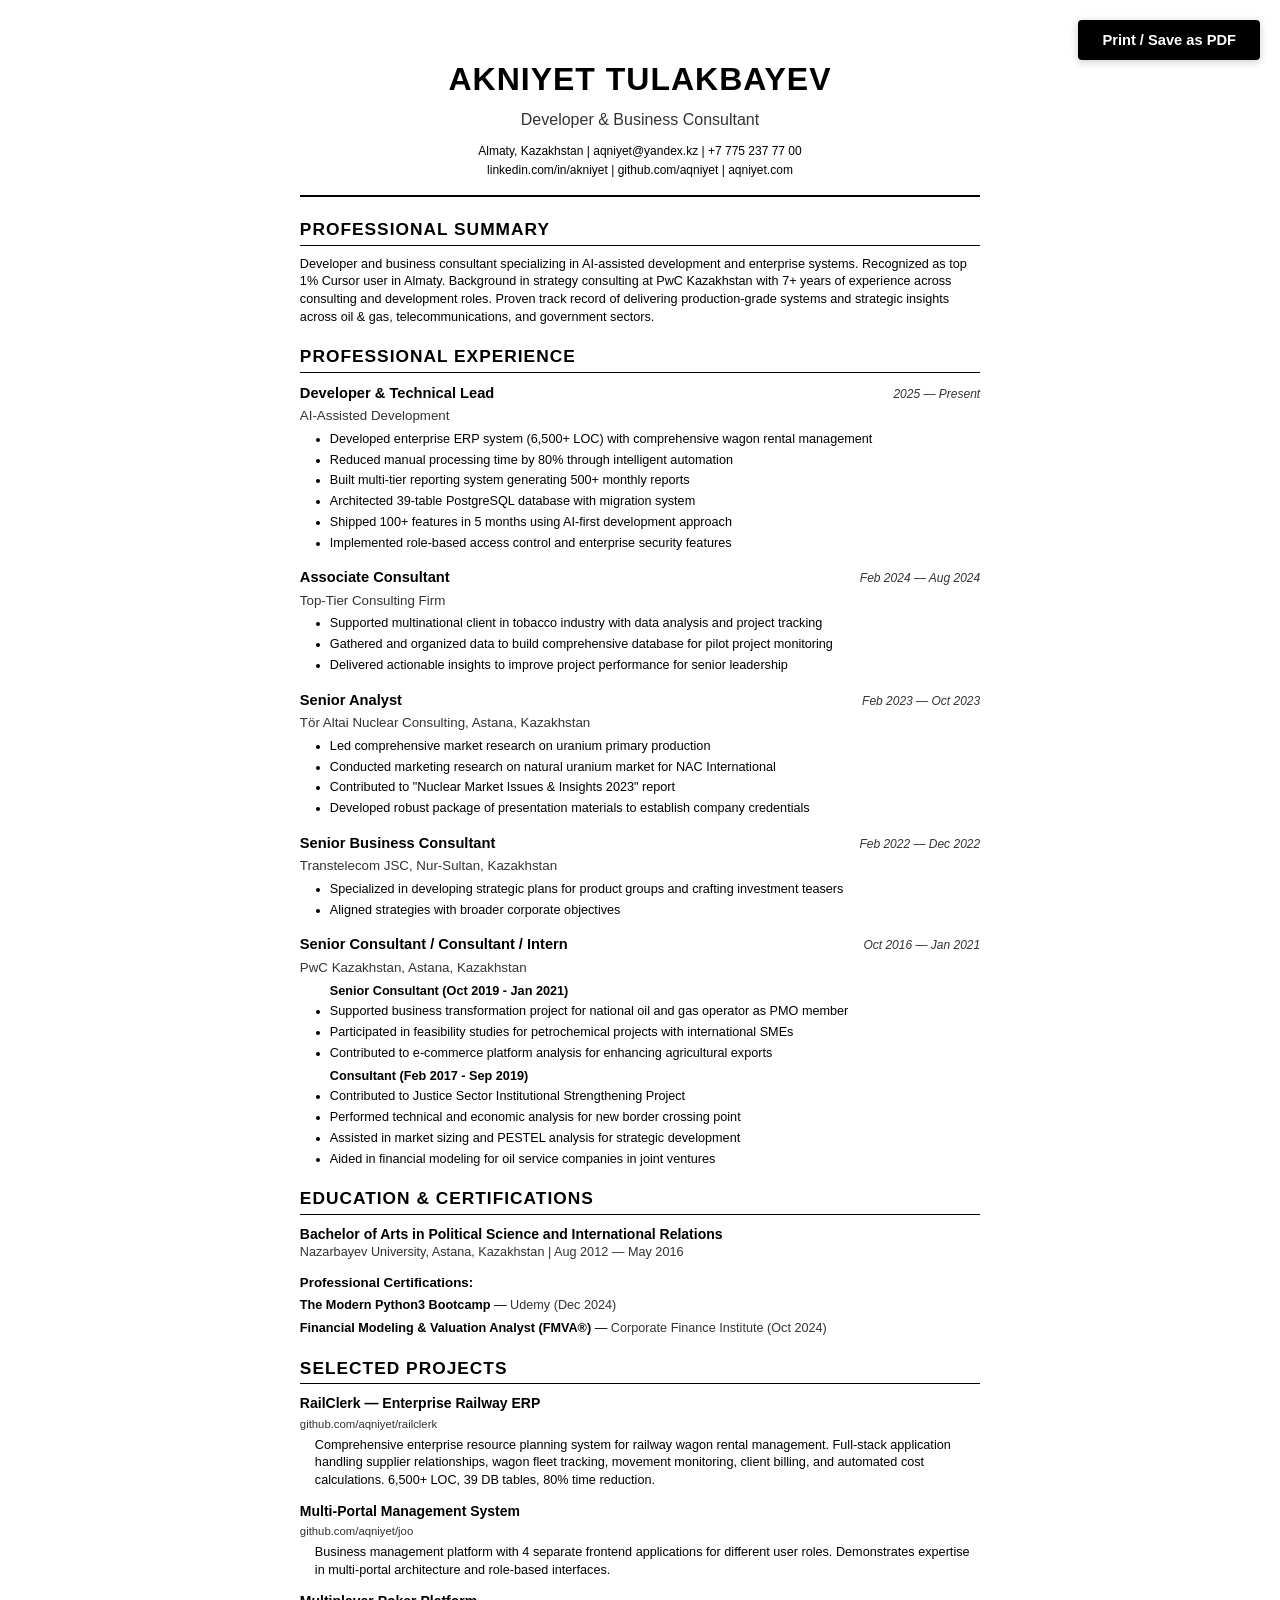
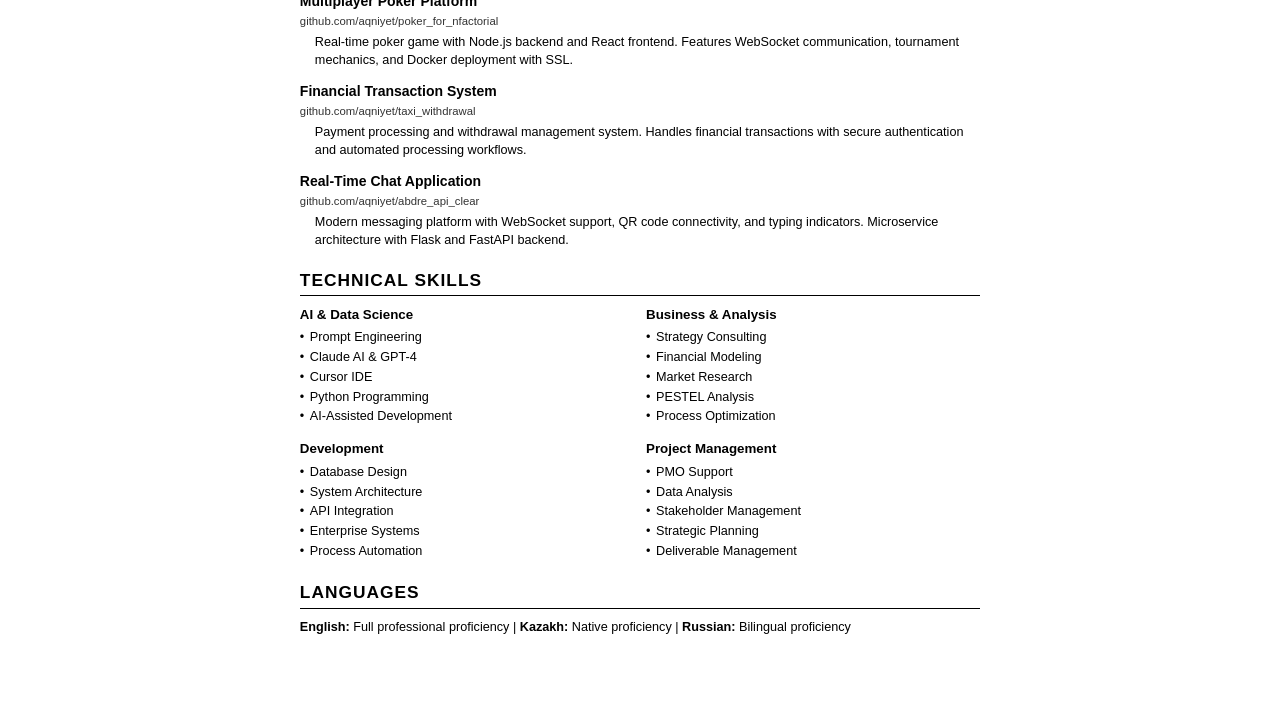
==== resume.html @ 2c552575 "Add professional PDF-ready resume - Clean, print-optimized layout - A4 page size with proper margins" ====
<!DOCTYPE html>
<html lang="en">
<head>
    <meta charset="UTF-8">
    <meta name="viewport" content="width=device-width, initial-scale=1.0">
    <title>Akniyet Tulakbayev - Resume</title>
    <style>
        @page {
            size: A4;
            margin: 15mm;
        }

        * {
            margin: 0;
            padding: 0;
            box-sizing: border-box;
        }

        body {
            font-family: 'Arial', 'Helvetica', sans-serif;
            font-size: 10pt;
            line-height: 1.4;
            color: #000;
            background: #fff;
            max-width: 210mm;
            margin: 0 auto;
            padding: 15mm;
        }

        /* Header */
        .header {
            text-align: center;
            margin-bottom: 20px;
            padding-bottom: 15px;
            border-bottom: 2px solid #000;
        }

        .header h1 {
            font-size: 24pt;
            font-weight: bold;
            letter-spacing: 1px;
            margin-bottom: 8px;
        }

        .header .title {
            font-size: 12pt;
            color: #333;
            margin-bottom: 10px;
        }

        .header .contact {
            font-size: 9pt;
            line-height: 1.6;
        }

        .header .contact a {
            color: #000;
            text-decoration: none;
        }

        /* Section */
        .section {
            margin-bottom: 18px;
            page-break-inside: avoid;
        }

        .section-title {
            font-size: 13pt;
            font-weight: bold;
            text-transform: uppercase;
            letter-spacing: 1px;
            border-bottom: 1px solid #000;
            margin-bottom: 10px;
            padding-bottom: 3px;
        }

        /* Experience */
        .experience-item {
            margin-bottom: 15px;
            page-break-inside: avoid;
        }

        .experience-header {
            display: flex;
            justify-content: space-between;
            align-items: baseline;
            margin-bottom: 4px;
        }

        .experience-title {
            font-size: 11pt;
            font-weight: bold;
        }

        .experience-date {
            font-size: 9pt;
            color: #333;
            font-style: italic;
        }

        .experience-company {
            font-size: 10pt;
            color: #333;
            margin-bottom: 5px;
        }

        .experience-description {
            font-size: 9.5pt;
            margin-left: 15px;
        }

        .experience-description ul {
            list-style-type: disc;
            margin-left: 15px;
        }

        .experience-description li {
            margin-bottom: 3px;
        }

        /* Projects */
        .project-item {
            margin-bottom: 12px;
            page-break-inside: avoid;
        }

        .project-title {
            font-size: 10.5pt;
            font-weight: bold;
            margin-bottom: 3px;
        }

        .project-link {
            font-size: 8.5pt;
            color: #333;
            margin-bottom: 4px;
        }

        .project-description {
            font-size: 9.5pt;
            margin-left: 15px;
        }

        /* Skills */
        .skills-grid {
            display: grid;
            grid-template-columns: repeat(2, 1fr);
            gap: 12px;
        }

        .skill-category {
            page-break-inside: avoid;
        }

        .skill-category h3 {
            font-size: 10pt;
            font-weight: bold;
            margin-bottom: 5px;
        }

        .skill-category ul {
            list-style: none;
            font-size: 9.5pt;
        }

        .skill-category li {
            margin-bottom: 2px;
            padding-left: 10px;
            position: relative;
        }

        .skill-category li:before {
            content: "•";
            position: absolute;
            left: 0;
        }

        /* Certifications */
        .cert-item {
            margin-bottom: 5px;
            font-size: 9.5pt;
        }

        .cert-name {
            font-weight: bold;
        }

        .cert-org {
            color: #333;
        }

        /* Print styles */
        @media print {
            body {
                padding: 0;
                margin: 0;
            }

            .no-print {
                display: none;
            }

            a {
                text-decoration: none;
                color: #000;
            }
        }

        /* Print button */
        .print-button {
            position: fixed;
            top: 20px;
            right: 20px;
            padding: 12px 24px;
            background: #000;
            color: #fff;
            border: none;
            cursor: pointer;
            font-size: 11pt;
            font-weight: bold;
            border-radius: 4px;
            box-shadow: 0 2px 8px rgba(0,0,0,0.2);
        }

        .print-button:hover {
            background: #333;
        }

        @media print {
            .print-button {
                display: none;
            }
        }
    </style>
</head>
<body>
    <button class="print-button no-print" onclick="window.print()">Print / Save as PDF</button>

    <!-- Header -->
    <div class="header">
        <h1>AKNIYET TULAKBAYEV</h1>
        <div class="title">Developer & Business Consultant</div>
        <div class="contact">
            Almaty, Kazakhstan | 
            <a href="mailto:aqniyet@yandex.kz">aqniyet@yandex.kz</a> | 
            <a href="tel:+77752377700">+7 775 237 77 00</a><br>
            <a href="https://linkedin.com/in/akniyet">linkedin.com/in/akniyet</a> | 
            <a href="https://github.com/aqniyet">github.com/aqniyet</a> | 
            <a href="https://aqniyet.com">aqniyet.com</a>
        </div>
    </div>

    <!-- Professional Summary -->
    <div class="section">
        <div class="section-title">Professional Summary</div>
        <p style="font-size: 9.5pt;">
            Developer and business consultant specializing in AI-assisted development and enterprise systems. 
            Recognized as top 1% Cursor user in Almaty. Background in strategy consulting at PwC Kazakhstan 
            with 7+ years of experience across consulting and development roles. Proven track record of 
            delivering production-grade systems and strategic insights across oil & gas, telecommunications, 
            and government sectors.
        </p>
    </div>

    <!-- Experience -->
    <div class="section">
        <div class="section-title">Professional Experience</div>

        <div class="experience-item">
            <div class="experience-header">
                <div class="experience-title">Developer & Technical Lead</div>
                <div class="experience-date">2025 — Present</div>
            </div>
            <div class="experience-company">AI-Assisted Development</div>
            <div class="experience-description">
                <ul>
                    <li>Developed enterprise ERP system (6,500+ LOC) with comprehensive wagon rental management</li>
                    <li>Reduced manual processing time by 80% through intelligent automation</li>
                    <li>Built multi-tier reporting system generating 500+ monthly reports</li>
                    <li>Architected 39-table PostgreSQL database with migration system</li>
                    <li>Shipped 100+ features in 5 months using AI-first development approach</li>
                    <li>Implemented role-based access control and enterprise security features</li>
                </ul>
            </div>
        </div>

        <div class="experience-item">
            <div class="experience-header">
                <div class="experience-title">Associate Consultant</div>
                <div class="experience-date">Feb 2024 — Aug 2024</div>
            </div>
            <div class="experience-company">Top-Tier Consulting Firm</div>
            <div class="experience-description">
                <ul>
                    <li>Supported multinational client in tobacco industry with data analysis and project tracking</li>
                    <li>Gathered and organized data to build comprehensive database for pilot project monitoring</li>
                    <li>Delivered actionable insights to improve project performance for senior leadership</li>
                </ul>
            </div>
        </div>

        <div class="experience-item">
            <div class="experience-header">
                <div class="experience-title">Senior Analyst</div>
                <div class="experience-date">Feb 2023 — Oct 2023</div>
            </div>
            <div class="experience-company">Tör Altai Nuclear Consulting, Astana, Kazakhstan</div>
            <div class="experience-description">
                <ul>
                    <li>Led comprehensive market research on uranium primary production</li>
                    <li>Conducted marketing research on natural uranium market for NAC International</li>
                    <li>Contributed to "Nuclear Market Issues & Insights 2023" report</li>
                    <li>Developed robust package of presentation materials to establish company credentials</li>
                </ul>
            </div>
        </div>

        <div class="experience-item">
            <div class="experience-header">
                <div class="experience-title">Senior Business Consultant</div>
                <div class="experience-date">Feb 2022 — Dec 2022</div>
            </div>
            <div class="experience-company">Transtelecom JSC, Nur-Sultan, Kazakhstan</div>
            <div class="experience-description">
                <ul>
                    <li>Specialized in developing strategic plans for product groups and crafting investment teasers</li>
                    <li>Aligned strategies with broader corporate objectives</li>
                </ul>
            </div>
        </div>

        <div class="experience-item">
            <div class="experience-header">
                <div class="experience-title">Senior Consultant / Consultant / Intern</div>
                <div class="experience-date">Oct 2016 — Jan 2021</div>
            </div>
            <div class="experience-company">PwC Kazakhstan, Astana, Kazakhstan</div>
            <div class="experience-description">
                <p style="margin-bottom: 3px; margin-left: 15px;"><strong>Senior Consultant (Oct 2019 - Jan 2021)</strong></p>
                <ul>
                    <li>Supported business transformation project for national oil and gas operator as PMO member</li>
                    <li>Participated in feasibility studies for petrochemical projects with international SMEs</li>
                    <li>Contributed to e-commerce platform analysis for enhancing agricultural exports</li>
                </ul>
                <p style="margin-top: 5px; margin-bottom: 3px; margin-left: 15px;"><strong>Consultant (Feb 2017 - Sep 2019)</strong></p>
                <ul>
                    <li>Contributed to Justice Sector Institutional Strengthening Project</li>
                    <li>Performed technical and economic analysis for new border crossing point</li>
                    <li>Assisted in market sizing and PESTEL analysis for strategic development</li>
                    <li>Aided in financial modeling for oil service companies in joint ventures</li>
                </ul>
            </div>
        </div>
    </div>

    <!-- Education & Certifications -->
    <div class="section">
        <div class="section-title">Education & Certifications</div>
        
        <div style="margin-bottom: 12px;">
            <div style="font-weight: bold; font-size: 10.5pt;">Bachelor of Arts in Political Science and International Relations</div>
            <div style="font-size: 9.5pt; color: #333;">Nazarbayev University, Astana, Kazakhstan | Aug 2012 — May 2016</div>
        </div>

        <div style="margin-top: 12px;">
            <div style="font-weight: bold; font-size: 10pt; margin-bottom: 5px;">Professional Certifications:</div>
            <div class="cert-item">
                <span class="cert-name">The Modern Python3 Bootcamp</span> — 
                <span class="cert-org">Udemy (Dec 2024)</span>
            </div>
            <div class="cert-item">
                <span class="cert-name">Financial Modeling & Valuation Analyst (FMVA®)</span> — 
                <span class="cert-org">Corporate Finance Institute (Oct 2024)</span>
            </div>
        </div>
    </div>

    <!-- Projects -->
    <div class="section">
        <div class="section-title">Selected Projects</div>

        <div class="project-item">
            <div class="project-title">RailClerk — Enterprise Railway ERP</div>
            <div class="project-link">github.com/aqniyet/railclerk</div>
            <div class="project-description">
                Comprehensive enterprise resource planning system for railway wagon rental management. 
                Full-stack application handling supplier relationships, wagon fleet tracking, movement monitoring, 
                client billing, and automated cost calculations. 6,500+ LOC, 39 DB tables, 80% time reduction.
            </div>
        </div>

        <div class="project-item">
            <div class="project-title">Multi-Portal Management System</div>
            <div class="project-link">github.com/aqniyet/joo</div>
            <div class="project-description">
                Business management platform with 4 separate frontend applications for different user roles. 
                Demonstrates expertise in multi-portal architecture and role-based interfaces.
            </div>
        </div>

        <div class="project-item">
            <div class="project-title">Multiplayer Poker Platform</div>
            <div class="project-link">github.com/aqniyet/poker_for_nfactorial</div>
            <div class="project-description">
                Real-time poker game with Node.js backend and React frontend. Features WebSocket communication, 
                tournament mechanics, and Docker deployment with SSL.
            </div>
        </div>

        <div class="project-item">
            <div class="project-title">Financial Transaction System</div>
            <div class="project-link">github.com/aqniyet/taxi_withdrawal</div>
            <div class="project-description">
                Payment processing and withdrawal management system. Handles financial transactions with 
                secure authentication and automated processing workflows.
            </div>
        </div>

        <div class="project-item">
            <div class="project-title">Real-Time Chat Application</div>
            <div class="project-link">github.com/aqniyet/abdre_api_clear</div>
            <div class="project-description">
                Modern messaging platform with WebSocket support, QR code connectivity, and typing indicators. 
                Microservice architecture with Flask and FastAPI backend.
            </div>
        </div>
    </div>

    <!-- Technical Skills -->
    <div class="section">
        <div class="section-title">Technical Skills</div>
        <div class="skills-grid">
            <div class="skill-category">
                <h3>AI & Data Science</h3>
                <ul>
                    <li>Prompt Engineering</li>
                    <li>Claude AI & GPT-4</li>
                    <li>Cursor IDE</li>
                    <li>Python Programming</li>
                    <li>AI-Assisted Development</li>
                </ul>
            </div>

            <div class="skill-category">
                <h3>Business & Analysis</h3>
                <ul>
                    <li>Strategy Consulting</li>
                    <li>Financial Modeling</li>
                    <li>Market Research</li>
                    <li>PESTEL Analysis</li>
                    <li>Process Optimization</li>
                </ul>
            </div>

            <div class="skill-category">
                <h3>Development</h3>
                <ul>
                    <li>Database Design</li>
                    <li>System Architecture</li>
                    <li>API Integration</li>
                    <li>Enterprise Systems</li>
                    <li>Process Automation</li>
                </ul>
            </div>

            <div class="skill-category">
                <h3>Project Management</h3>
                <ul>
                    <li>PMO Support</li>
                    <li>Data Analysis</li>
                    <li>Stakeholder Management</li>
                    <li>Strategic Planning</li>
                    <li>Deliverable Management</li>
                </ul>
            </div>
        </div>
    </div>

    <!-- Languages -->
    <div class="section">
        <div class="section-title">Languages</div>
        <div style="font-size: 9.5pt;">
            <strong>English:</strong> Full professional proficiency | 
            <strong>Kazakh:</strong> Native proficiency | 
            <strong>Russian:</strong> Bilingual proficiency
        </div>
    </div>
</body>
</html>
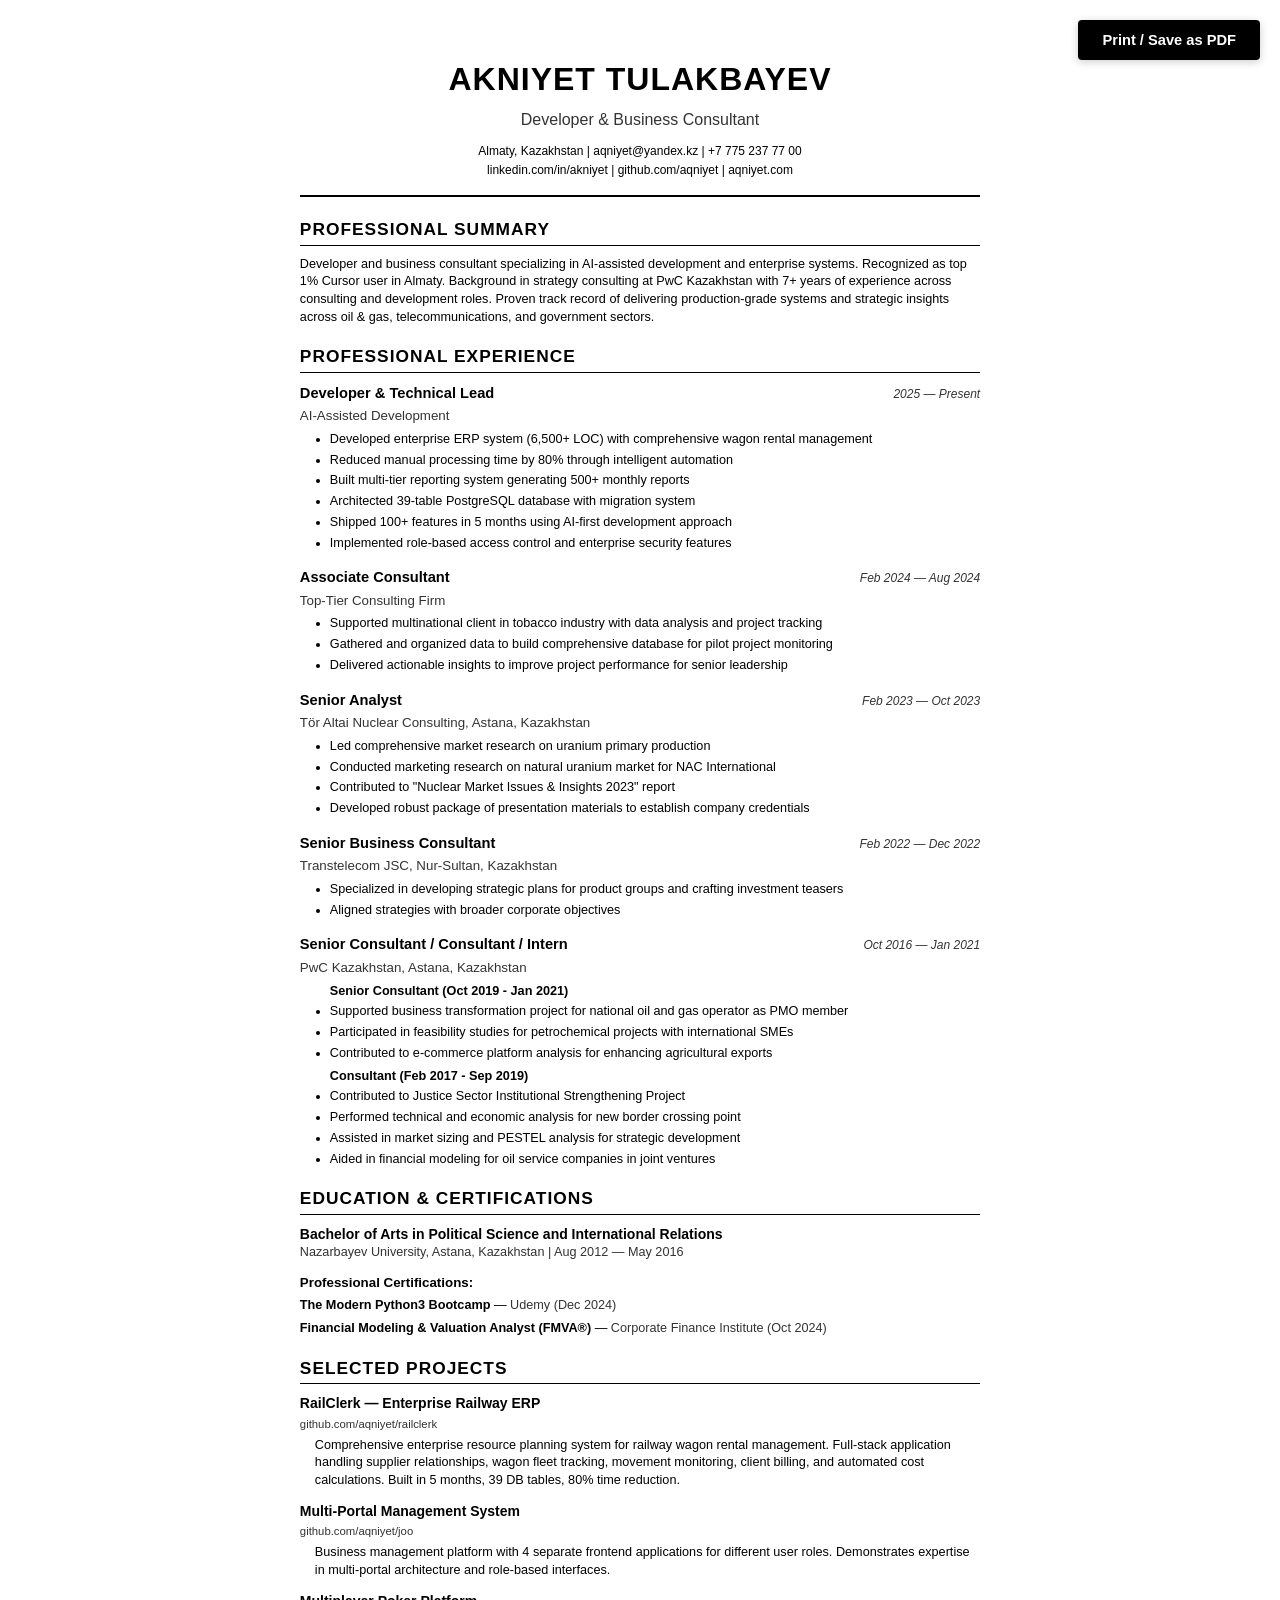
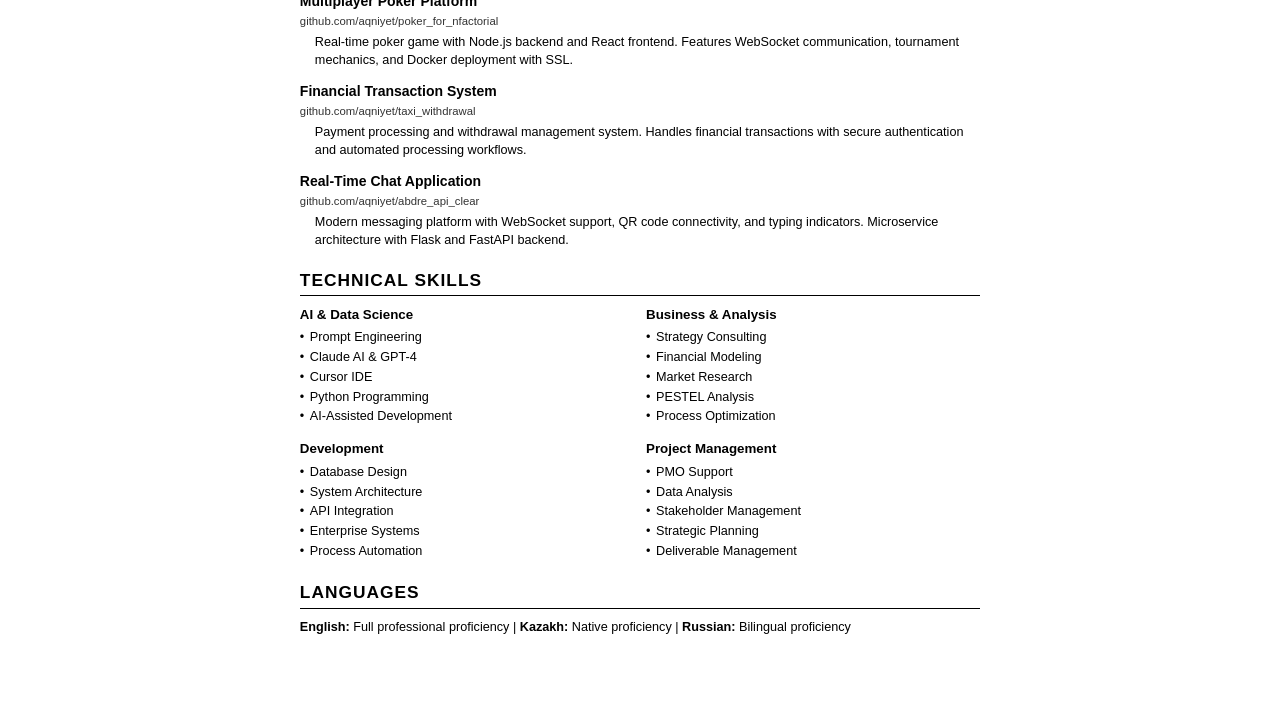
==== commit ffe74e28: "Replace Lines of Code metric with Production Systems and center mobile navbar Metrics updated: - Abo" ====
--- a/resume.html
+++ b/resume.html
@@ -385,7 +385,7 @@
             <div class="project-description">
                 Comprehensive enterprise resource planning system for railway wagon rental management. 
                 Full-stack application handling supplier relationships, wagon fleet tracking, movement monitoring, 
-                client billing, and automated cost calculations. 6,500+ LOC, 39 DB tables, 80% time reduction.
+                client billing, and automated cost calculations. Built in 5 months, 39 DB tables, 80% time reduction.
             </div>
         </div>
 
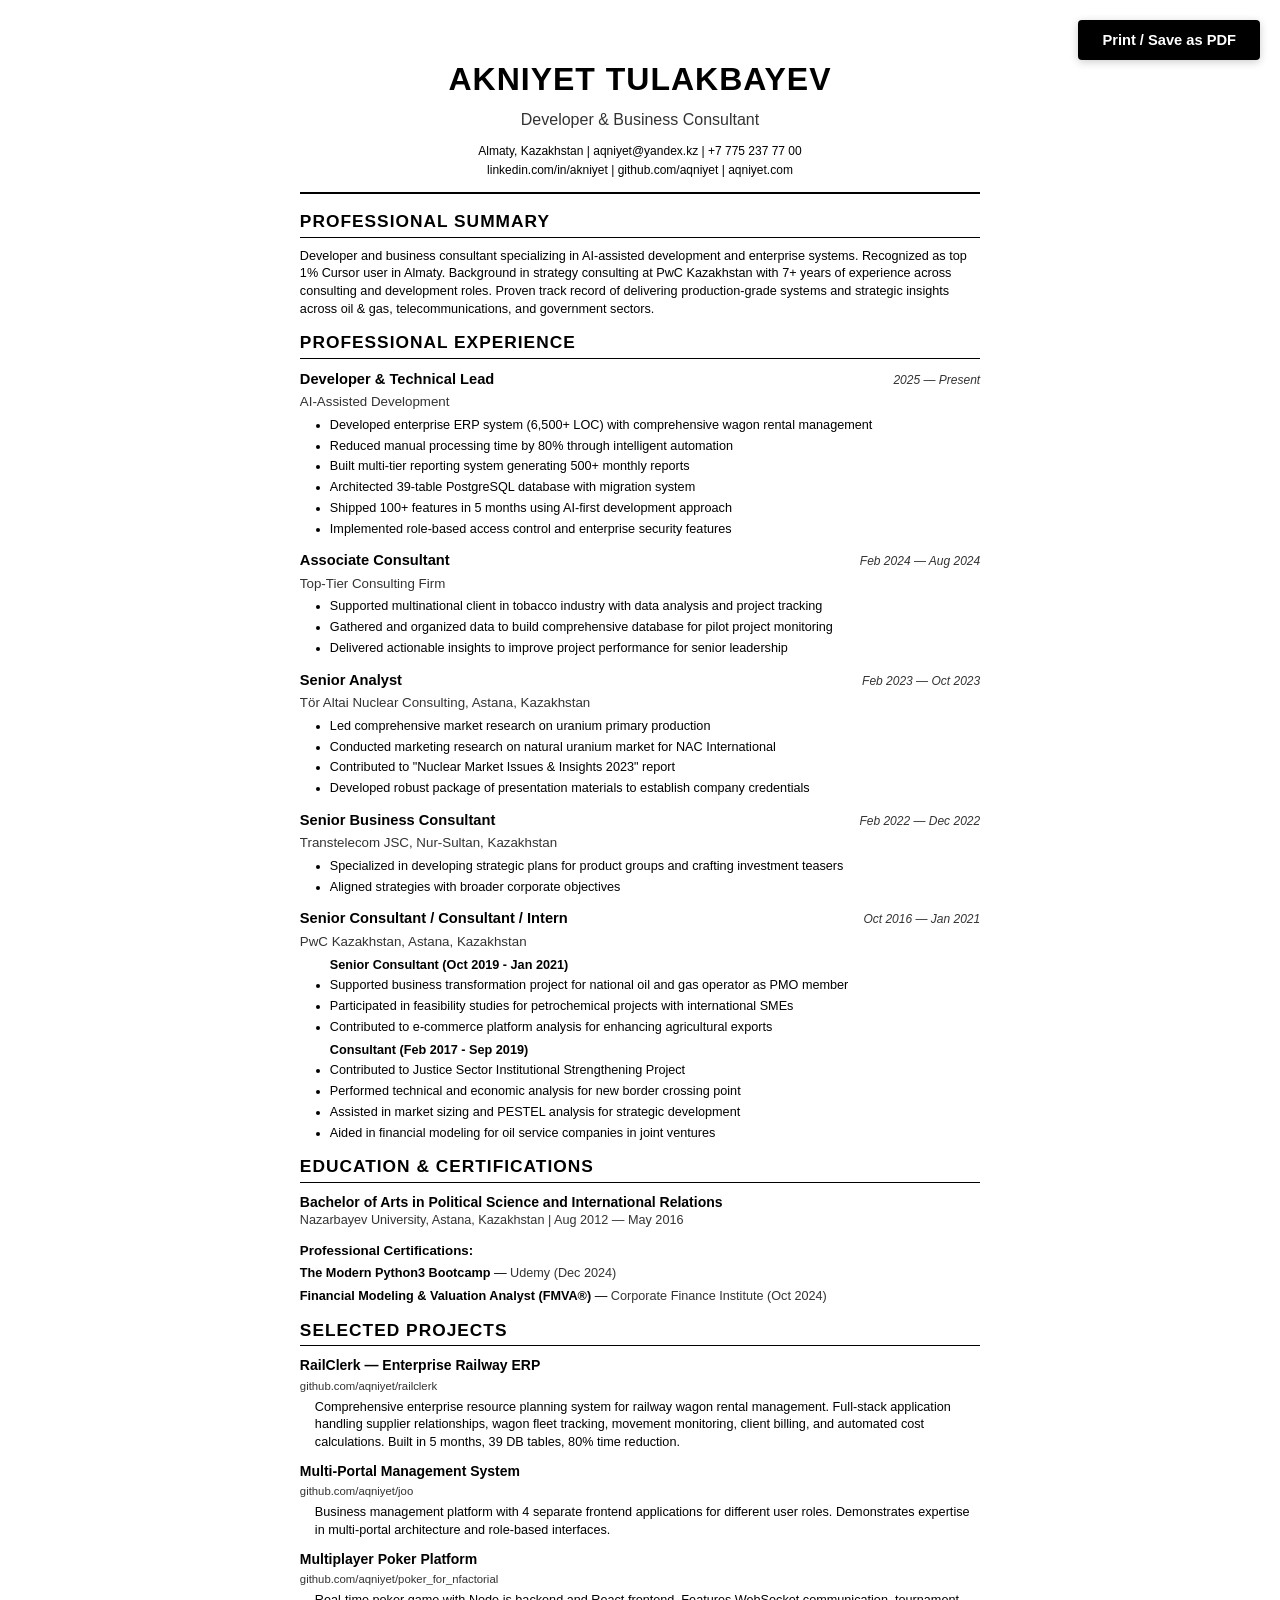
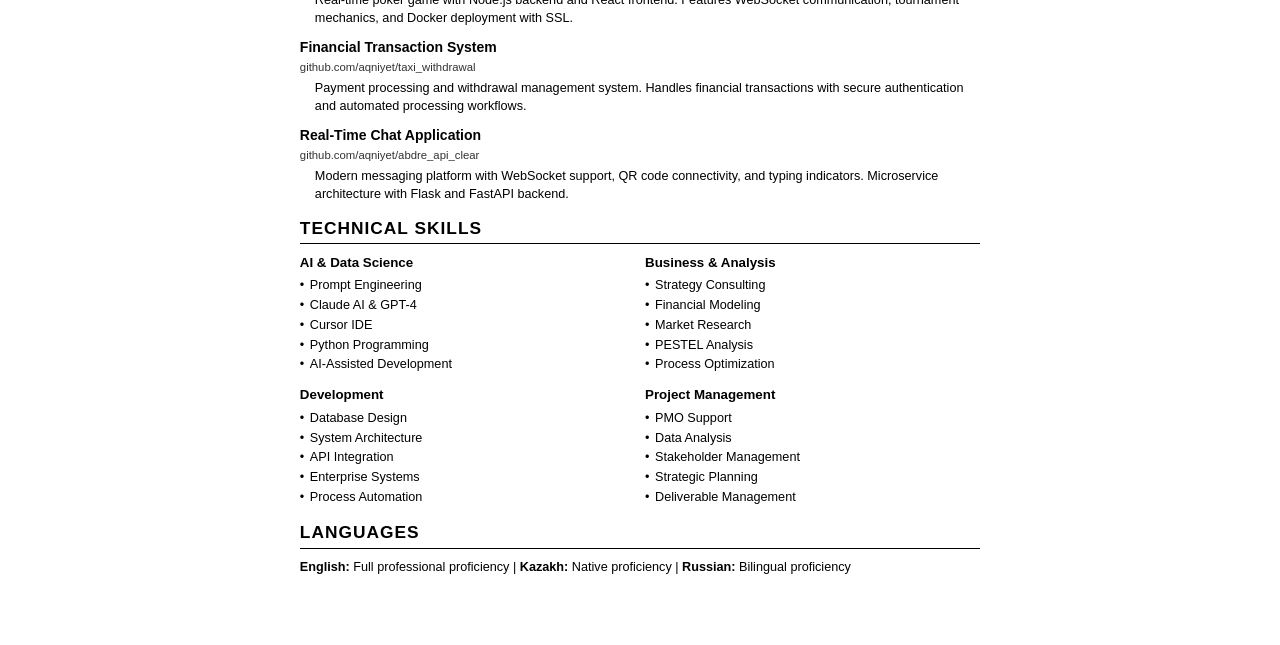
==== commit b598f58d: "fix: Make resume more compact for better printing (reduce from 3 to 2 pages) Spacing reductions: - H" ====
--- a/resume.html
+++ b/resume.html
@@ -30,8 +30,8 @@
         /* Header */
         .header {
             text-align: center;
-            margin-bottom: 20px;
-            padding-bottom: 15px;
+            margin-bottom: 15px;
+            padding-bottom: 12px;
             border-bottom: 2px solid #000;
         }
 
@@ -60,8 +60,16 @@
 
         /* Section */
         .section {
-            margin-bottom: 18px;
+            margin-bottom: 12px;
             page-break-inside: avoid;
+        }
+
+        .section p {
+            margin-bottom: 0;
+        }
+
+        .section:first-of-type {
+            margin-bottom: 12px;
         }
 
         .section-title {
@@ -76,7 +84,7 @@
 
         /* Experience */
         .experience-item {
-            margin-bottom: 15px;
+            margin-bottom: 12px;
             page-break-inside: avoid;
         }
 
@@ -120,7 +128,7 @@
 
         /* Projects */
         .project-item {
-            margin-bottom: 12px;
+            margin-bottom: 10px;
             page-break-inside: avoid;
         }
 
@@ -145,7 +153,7 @@
         .skills-grid {
             display: grid;
             grid-template-columns: repeat(2, 1fr);
-            gap: 12px;
+            gap: 10px;
         }
 
         .skill-category {
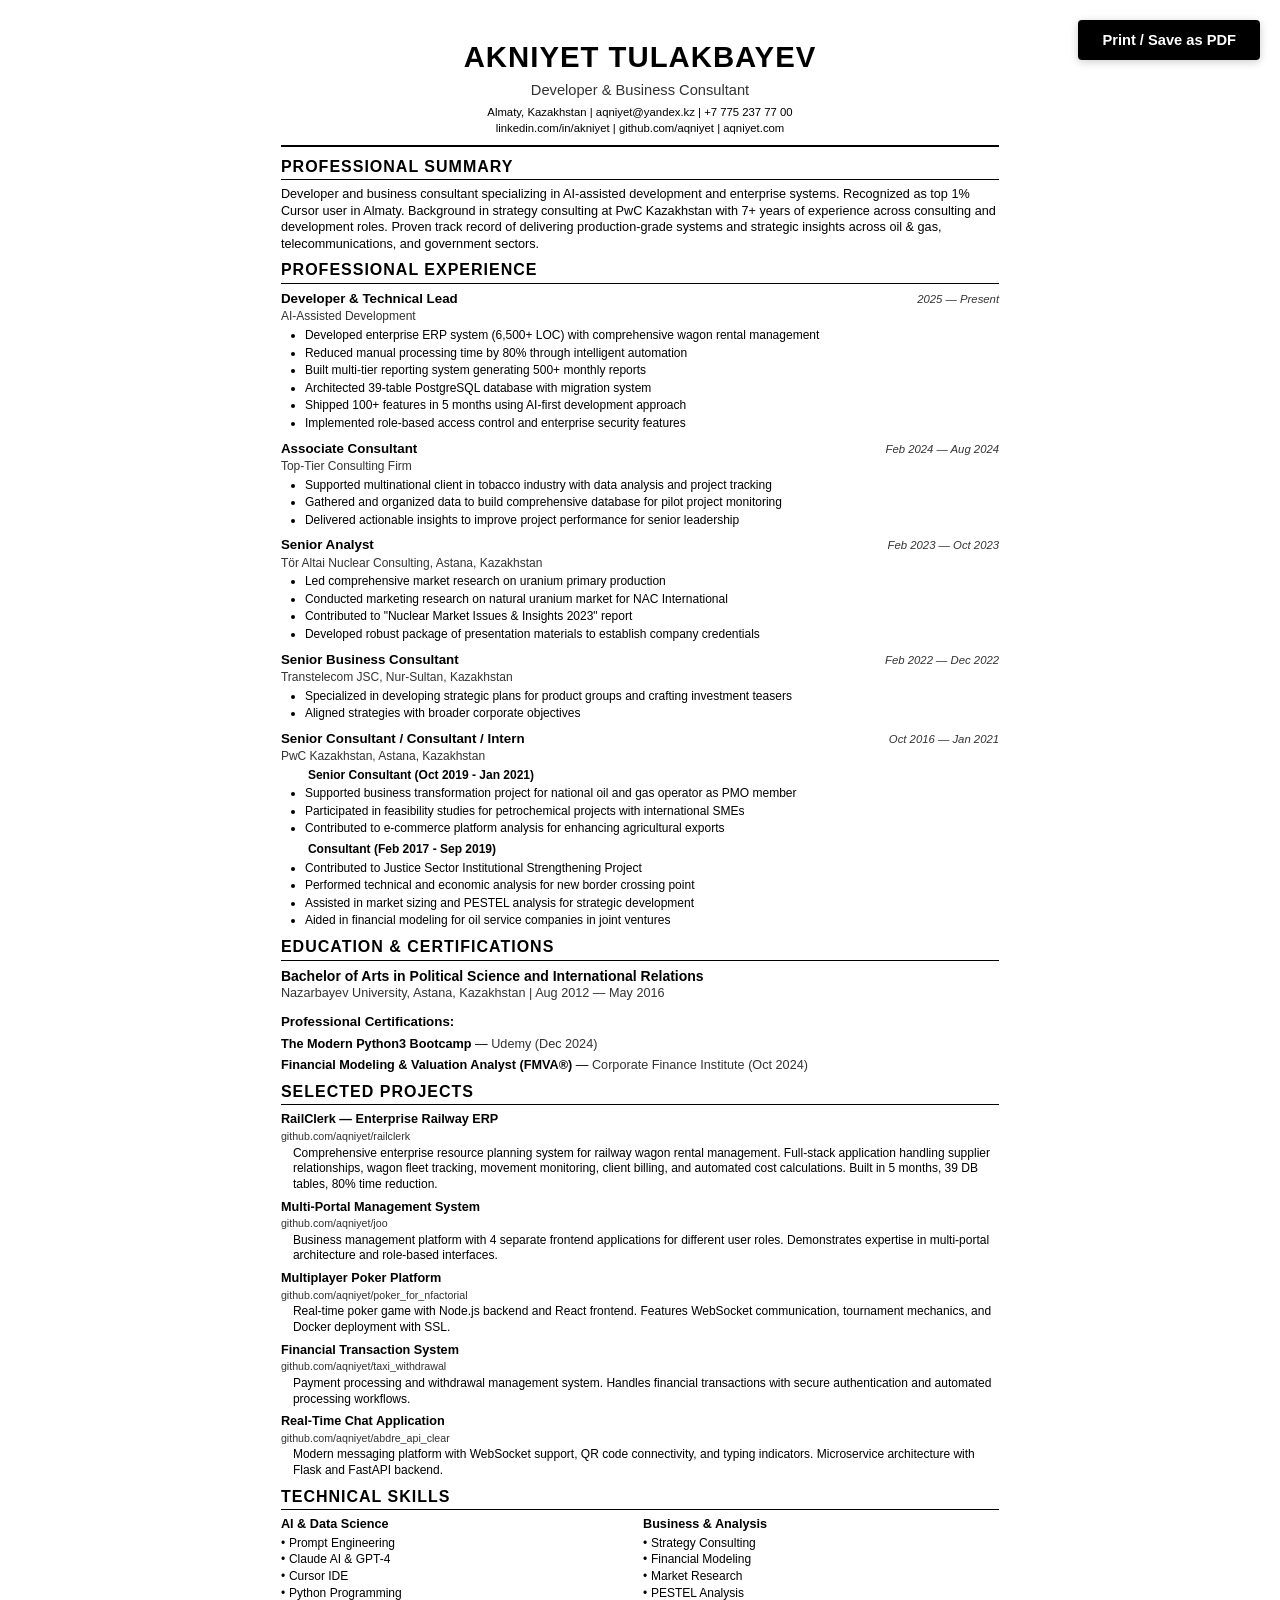
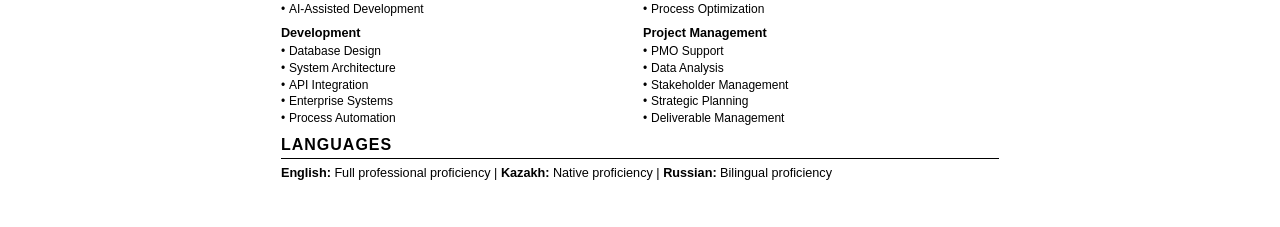
==== commit 1f99e1f9: "fix: Aggressive spacing reduction for 2-page resume - Page margins: 15mm to 12mm, Body padding: 15mm" ====
--- a/resume.html
+++ b/resume.html
@@ -7,7 +7,7 @@
     <style>
         @page {
             size: A4;
-            margin: 15mm;
+            margin: 12mm;
         }
 
         * {
@@ -19,38 +19,38 @@
         body {
             font-family: 'Arial', 'Helvetica', sans-serif;
             font-size: 10pt;
-            line-height: 1.4;
+            line-height: 1.3;
             color: #000;
             background: #fff;
             max-width: 210mm;
             margin: 0 auto;
-            padding: 15mm;
+            padding: 10mm;
         }
 
         /* Header */
         .header {
             text-align: center;
-            margin-bottom: 15px;
-            padding-bottom: 12px;
+            margin-bottom: 10px;
+            padding-bottom: 8px;
             border-bottom: 2px solid #000;
         }
 
         .header h1 {
-            font-size: 24pt;
+            font-size: 22pt;
             font-weight: bold;
             letter-spacing: 1px;
-            margin-bottom: 8px;
+            margin-bottom: 5px;
         }
 
         .header .title {
-            font-size: 12pt;
+            font-size: 11pt;
             color: #333;
-            margin-bottom: 10px;
+            margin-bottom: 5px;
         }
 
         .header .contact {
-            font-size: 9pt;
-            line-height: 1.6;
+            font-size: 8.5pt;
+            line-height: 1.4;
         }
 
         .header .contact a {
@@ -60,7 +60,7 @@
 
         /* Section */
         .section {
-            margin-bottom: 12px;
+            margin-bottom: 8px;
             page-break-inside: avoid;
         }
 
@@ -69,22 +69,22 @@
         }
 
         .section:first-of-type {
-            margin-bottom: 12px;
+            margin-bottom: 8px;
         }
 
         .section-title {
-            font-size: 13pt;
+            font-size: 12pt;
             font-weight: bold;
             text-transform: uppercase;
             letter-spacing: 1px;
             border-bottom: 1px solid #000;
-            margin-bottom: 10px;
-            padding-bottom: 3px;
+            margin-bottom: 6px;
+            padding-bottom: 2px;
         }
 
         /* Experience */
         .experience-item {
-            margin-bottom: 12px;
+            margin-bottom: 8px;
             page-break-inside: avoid;
         }
 
@@ -92,68 +92,68 @@
             display: flex;
             justify-content: space-between;
             align-items: baseline;
-            margin-bottom: 4px;
+            margin-bottom: 2px;
         }
 
         .experience-title {
-            font-size: 11pt;
+            font-size: 10pt;
             font-weight: bold;
         }
 
         .experience-date {
+            font-size: 8.5pt;
+            color: #333;
+            font-style: italic;
+        }
+
+        .experience-company {
             font-size: 9pt;
             color: #333;
-            font-style: italic;
-        }
-
-        .experience-company {
-            font-size: 10pt;
-            color: #333;
-            margin-bottom: 5px;
+            margin-bottom: 3px;
         }
 
         .experience-description {
-            font-size: 9.5pt;
-            margin-left: 15px;
+            font-size: 9pt;
+            margin-left: 12px;
         }
 
         .experience-description ul {
             list-style-type: disc;
-            margin-left: 15px;
+            margin-left: 12px;
         }
 
         .experience-description li {
-            margin-bottom: 3px;
+            margin-bottom: 2px;
         }
 
         /* Projects */
         .project-item {
-            margin-bottom: 10px;
+            margin-bottom: 6px;
             page-break-inside: avoid;
         }
 
         .project-title {
-            font-size: 10.5pt;
-            font-weight: bold;
-            margin-bottom: 3px;
+            font-size: 9.5pt;
+            font-weight: bold;
+            margin-bottom: 2px;
         }
 
         .project-link {
-            font-size: 8.5pt;
+            font-size: 8pt;
             color: #333;
-            margin-bottom: 4px;
+            margin-bottom: 2px;
         }
 
         .project-description {
-            font-size: 9.5pt;
-            margin-left: 15px;
+            font-size: 9pt;
+            margin-left: 12px;
         }
 
         /* Skills */
         .skills-grid {
             display: grid;
             grid-template-columns: repeat(2, 1fr);
-            gap: 10px;
+            gap: 6px;
         }
 
         .skill-category {
@@ -161,19 +161,19 @@
         }
 
         .skill-category h3 {
-            font-size: 10pt;
-            font-weight: bold;
-            margin-bottom: 5px;
+            font-size: 9.5pt;
+            font-weight: bold;
+            margin-bottom: 3px;
         }
 
         .skill-category ul {
             list-style: none;
-            font-size: 9.5pt;
+            font-size: 9pt;
         }
 
         .skill-category li {
-            margin-bottom: 2px;
-            padding-left: 10px;
+            margin-bottom: 1px;
+            padding-left: 8px;
             position: relative;
         }
 
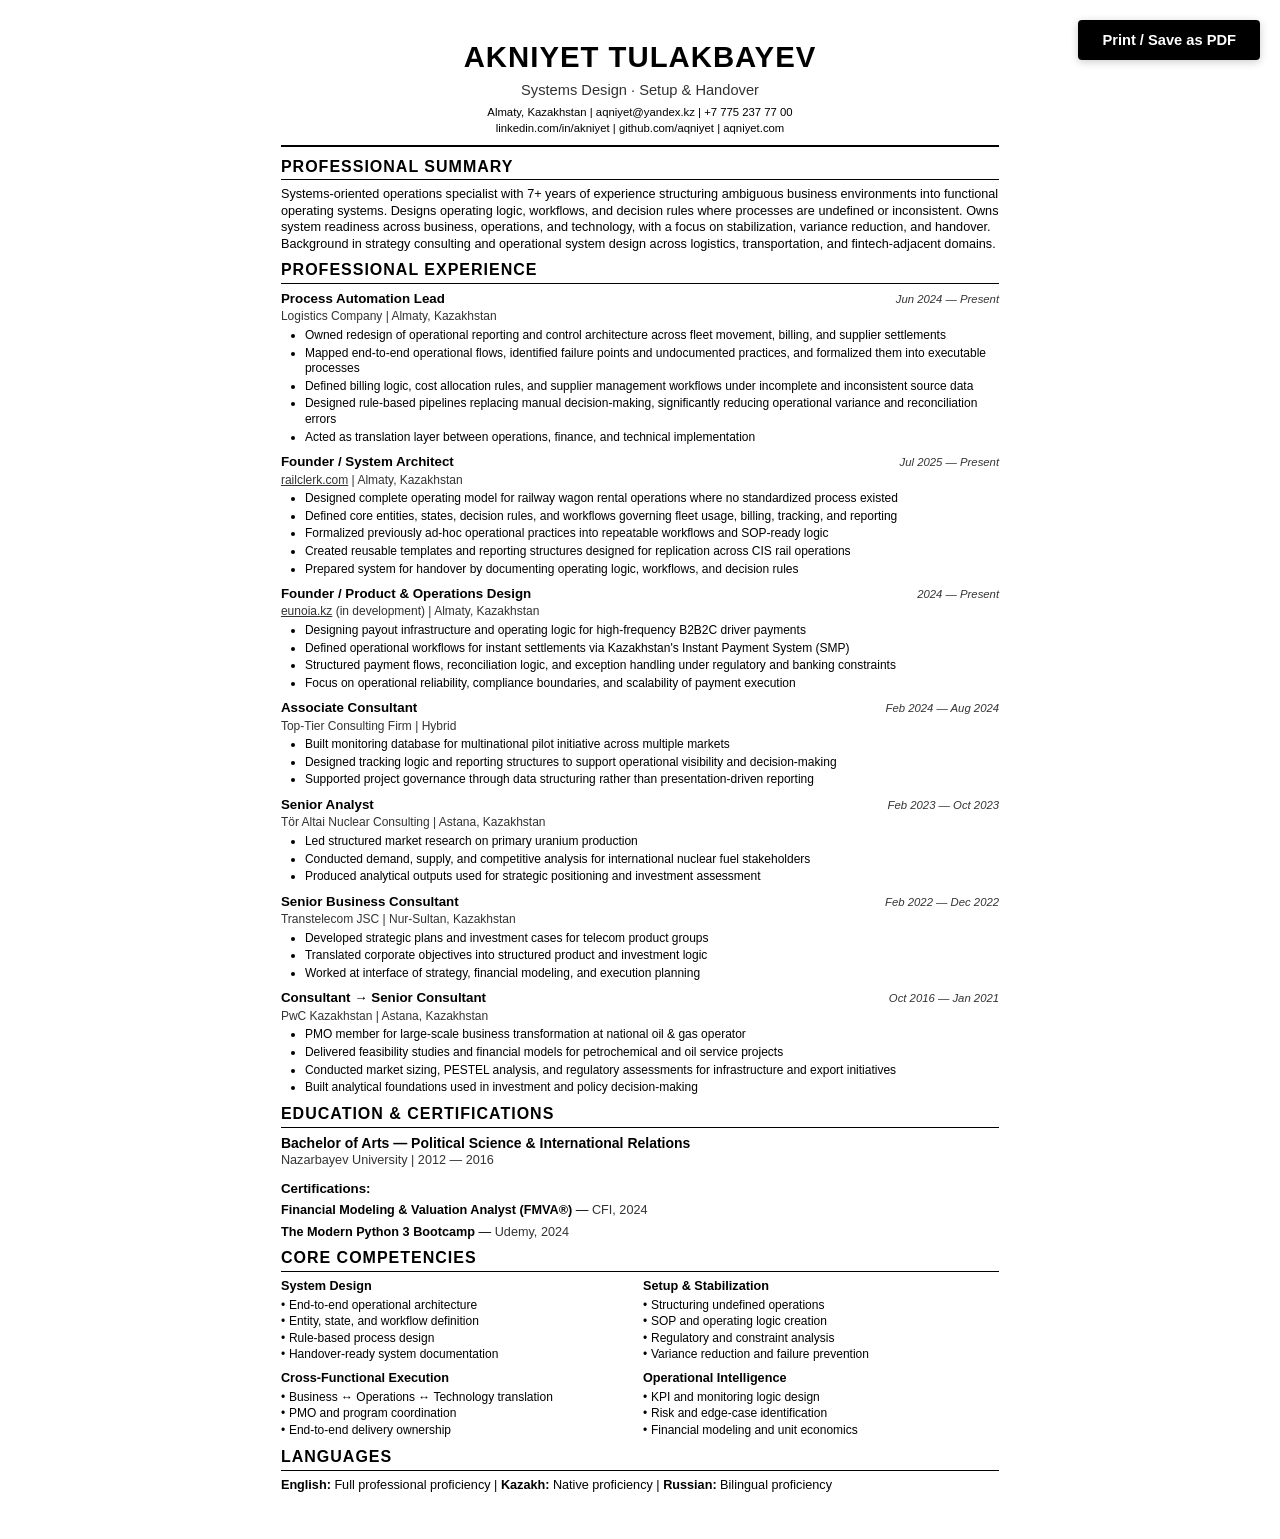
==== commit 75617b91: "Refactor resume for Head of Setup role at GSM - Reposition as systems-oriented operations specialist" ====
--- a/resume.html
+++ b/resume.html
@@ -3,7 +3,7 @@
 <head>
     <meta charset="UTF-8">
     <meta name="viewport" content="width=device-width, initial-scale=1.0">
-    <title>Akniyet Tulakbayev - Resume</title>
+    <title>Akniyet Tulakbayev - Head of Setup</title>
     <style>
         @page {
             size: A4;
@@ -247,7 +247,7 @@
     <!-- Header -->
     <div class="header">
         <h1>AKNIYET TULAKBAYEV</h1>
-        <div class="title">Developer & Business Consultant</div>
+        <div class="title">Systems Design · Setup & Handover</div>
         <div class="contact">
             Almaty, Kazakhstan | 
             <a href="mailto:aqniyet@yandex.kz">aqniyet@yandex.kz</a> | 
@@ -262,11 +262,12 @@
     <div class="section">
         <div class="section-title">Professional Summary</div>
         <p style="font-size: 9.5pt;">
-            Developer and business consultant specializing in AI-assisted development and enterprise systems. 
-            Recognized as top 1% Cursor user in Almaty. Background in strategy consulting at PwC Kazakhstan 
-            with 7+ years of experience across consulting and development roles. Proven track record of 
-            delivering production-grade systems and strategic insights across oil & gas, telecommunications, 
-            and government sectors.
+            Systems-oriented operations specialist with 7+ years of experience structuring ambiguous business
+            environments into functional operating systems. Designs operating logic, workflows, and decision
+            rules where processes are undefined or inconsistent. Owns system readiness across business,
+            operations, and technology, with a focus on stabilization, variance reduction, and handover.
+            Background in strategy consulting and operational system design across logistics, transportation,
+            and fintech-adjacent domains.
         </p>
     </div>
 
@@ -276,18 +277,50 @@
 
         <div class="experience-item">
             <div class="experience-header">
-                <div class="experience-title">Developer & Technical Lead</div>
-                <div class="experience-date">2025 — Present</div>
-            </div>
-            <div class="experience-company">AI-Assisted Development</div>
-            <div class="experience-description">
-                <ul>
-                    <li>Developed enterprise ERP system (6,500+ LOC) with comprehensive wagon rental management</li>
-                    <li>Reduced manual processing time by 80% through intelligent automation</li>
-                    <li>Built multi-tier reporting system generating 500+ monthly reports</li>
-                    <li>Architected 39-table PostgreSQL database with migration system</li>
-                    <li>Shipped 100+ features in 5 months using AI-first development approach</li>
-                    <li>Implemented role-based access control and enterprise security features</li>
+                <div class="experience-title">Process Automation Lead</div>
+                <div class="experience-date">Jun 2024 — Present</div>
+            </div>
+            <div class="experience-company">Logistics Company | Almaty, Kazakhstan</div>
+            <div class="experience-description">
+                <ul>
+                    <li>Owned redesign of operational reporting and control architecture across fleet movement, billing, and supplier settlements</li>
+                    <li>Mapped end-to-end operational flows, identified failure points and undocumented practices, and formalized them into executable processes</li>
+                    <li>Defined billing logic, cost allocation rules, and supplier management workflows under incomplete and inconsistent source data</li>
+                    <li>Designed rule-based pipelines replacing manual decision-making, significantly reducing operational variance and reconciliation errors</li>
+                    <li>Acted as translation layer between operations, finance, and technical implementation</li>
+                </ul>
+            </div>
+        </div>
+
+        <div class="experience-item">
+            <div class="experience-header">
+                <div class="experience-title">Founder / System Architect</div>
+                <div class="experience-date">Jul 2025 — Present</div>
+            </div>
+            <div class="experience-company"><a href="https://railclerk.com" style="color: #333;">railclerk.com</a> | Almaty, Kazakhstan</div>
+            <div class="experience-description">
+                <ul>
+                    <li>Designed complete operating model for railway wagon rental operations where no standardized process existed</li>
+                    <li>Defined core entities, states, decision rules, and workflows governing fleet usage, billing, tracking, and reporting</li>
+                    <li>Formalized previously ad-hoc operational practices into repeatable workflows and SOP-ready logic</li>
+                    <li>Created reusable templates and reporting structures designed for replication across CIS rail operations</li>
+                    <li>Prepared system for handover by documenting operating logic, workflows, and decision rules</li>
+                </ul>
+            </div>
+        </div>
+
+        <div class="experience-item">
+            <div class="experience-header">
+                <div class="experience-title">Founder / Product & Operations Design</div>
+                <div class="experience-date">2024 — Present</div>
+            </div>
+            <div class="experience-company"><a href="https://eunoia.kz" style="color: #333;">eunoia.kz</a> (in development) | Almaty, Kazakhstan</div>
+            <div class="experience-description">
+                <ul>
+                    <li>Designing payout infrastructure and operating logic for high-frequency B2B2C driver payments</li>
+                    <li>Defined operational workflows for instant settlements via Kazakhstan's Instant Payment System (SMP)</li>
+                    <li>Structured payment flows, reconciliation logic, and exception handling under regulatory and banking constraints</li>
+                    <li>Focus on operational reliability, compliance boundaries, and scalability of payment execution</li>
                 </ul>
             </div>
         </div>
@@ -297,12 +330,12 @@
                 <div class="experience-title">Associate Consultant</div>
                 <div class="experience-date">Feb 2024 — Aug 2024</div>
             </div>
-            <div class="experience-company">Top-Tier Consulting Firm</div>
-            <div class="experience-description">
-                <ul>
-                    <li>Supported multinational client in tobacco industry with data analysis and project tracking</li>
-                    <li>Gathered and organized data to build comprehensive database for pilot project monitoring</li>
-                    <li>Delivered actionable insights to improve project performance for senior leadership</li>
+            <div class="experience-company">Top-Tier Consulting Firm | Hybrid</div>
+            <div class="experience-description">
+                <ul>
+                    <li>Built monitoring database for multinational pilot initiative across multiple markets</li>
+                    <li>Designed tracking logic and reporting structures to support operational visibility and decision-making</li>
+                    <li>Supported project governance through data structuring rather than presentation-driven reporting</li>
                 </ul>
             </div>
         </div>
@@ -312,13 +345,12 @@
                 <div class="experience-title">Senior Analyst</div>
                 <div class="experience-date">Feb 2023 — Oct 2023</div>
             </div>
-            <div class="experience-company">Tör Altai Nuclear Consulting, Astana, Kazakhstan</div>
-            <div class="experience-description">
-                <ul>
-                    <li>Led comprehensive market research on uranium primary production</li>
-                    <li>Conducted marketing research on natural uranium market for NAC International</li>
-                    <li>Contributed to "Nuclear Market Issues & Insights 2023" report</li>
-                    <li>Developed robust package of presentation materials to establish company credentials</li>
+            <div class="experience-company">Tör Altai Nuclear Consulting | Astana, Kazakhstan</div>
+            <div class="experience-description">
+                <ul>
+                    <li>Led structured market research on primary uranium production</li>
+                    <li>Conducted demand, supply, and competitive analysis for international nuclear fuel stakeholders</li>
+                    <li>Produced analytical outputs used for strategic positioning and investment assessment</li>
                 </ul>
             </div>
         </div>
@@ -328,34 +360,28 @@
                 <div class="experience-title">Senior Business Consultant</div>
                 <div class="experience-date">Feb 2022 — Dec 2022</div>
             </div>
-            <div class="experience-company">Transtelecom JSC, Nur-Sultan, Kazakhstan</div>
-            <div class="experience-description">
-                <ul>
-                    <li>Specialized in developing strategic plans for product groups and crafting investment teasers</li>
-                    <li>Aligned strategies with broader corporate objectives</li>
-                </ul>
-            </div>
-        </div>
-
-        <div class="experience-item">
-            <div class="experience-header">
-                <div class="experience-title">Senior Consultant / Consultant / Intern</div>
+            <div class="experience-company">Transtelecom JSC | Nur-Sultan, Kazakhstan</div>
+            <div class="experience-description">
+                <ul>
+                    <li>Developed strategic plans and investment cases for telecom product groups</li>
+                    <li>Translated corporate objectives into structured product and investment logic</li>
+                    <li>Worked at interface of strategy, financial modeling, and execution planning</li>
+                </ul>
+            </div>
+        </div>
+
+        <div class="experience-item">
+            <div class="experience-header">
+                <div class="experience-title">Consultant → Senior Consultant</div>
                 <div class="experience-date">Oct 2016 — Jan 2021</div>
             </div>
-            <div class="experience-company">PwC Kazakhstan, Astana, Kazakhstan</div>
-            <div class="experience-description">
-                <p style="margin-bottom: 3px; margin-left: 15px;"><strong>Senior Consultant (Oct 2019 - Jan 2021)</strong></p>
-                <ul>
-                    <li>Supported business transformation project for national oil and gas operator as PMO member</li>
-                    <li>Participated in feasibility studies for petrochemical projects with international SMEs</li>
-                    <li>Contributed to e-commerce platform analysis for enhancing agricultural exports</li>
-                </ul>
-                <p style="margin-top: 5px; margin-bottom: 3px; margin-left: 15px;"><strong>Consultant (Feb 2017 - Sep 2019)</strong></p>
-                <ul>
-                    <li>Contributed to Justice Sector Institutional Strengthening Project</li>
-                    <li>Performed technical and economic analysis for new border crossing point</li>
-                    <li>Assisted in market sizing and PESTEL analysis for strategic development</li>
-                    <li>Aided in financial modeling for oil service companies in joint ventures</li>
+            <div class="experience-company">PwC Kazakhstan | Astana, Kazakhstan</div>
+            <div class="experience-description">
+                <ul>
+                    <li>PMO member for large-scale business transformation at national oil & gas operator</li>
+                    <li>Delivered feasibility studies and financial models for petrochemical and oil service projects</li>
+                    <li>Conducted market sizing, PESTEL analysis, and regulatory assessments for infrastructure and export initiatives</li>
+                    <li>Built analytical foundations used in investment and policy decision-making</li>
                 </ul>
             </div>
         </div>
@@ -366,119 +392,63 @@
         <div class="section-title">Education & Certifications</div>
         
         <div style="margin-bottom: 12px;">
-            <div style="font-weight: bold; font-size: 10.5pt;">Bachelor of Arts in Political Science and International Relations</div>
-            <div style="font-size: 9.5pt; color: #333;">Nazarbayev University, Astana, Kazakhstan | Aug 2012 — May 2016</div>
+            <div style="font-weight: bold; font-size: 10.5pt;">Bachelor of Arts — Political Science & International Relations</div>
+            <div style="font-size: 9.5pt; color: #333;">Nazarbayev University | 2012 — 2016</div>
         </div>
 
         <div style="margin-top: 12px;">
-            <div style="font-weight: bold; font-size: 10pt; margin-bottom: 5px;">Professional Certifications:</div>
+            <div style="font-weight: bold; font-size: 10pt; margin-bottom: 5px;">Certifications:</div>
             <div class="cert-item">
-                <span class="cert-name">The Modern Python3 Bootcamp</span> — 
-                <span class="cert-org">Udemy (Dec 2024)</span>
+                <strong><span class="cert-name">Financial Modeling & Valuation Analyst (FMVA®)</span></strong> —
+                <span class="cert-org">CFI, 2024</span>
             </div>
             <div class="cert-item">
-                <span class="cert-name">Financial Modeling & Valuation Analyst (FMVA®)</span> — 
-                <span class="cert-org">Corporate Finance Institute (Oct 2024)</span>
-            </div>
-        </div>
-    </div>
-
-    <!-- Projects -->
+                <span class="cert-name">The Modern Python 3 Bootcamp</span> —
+                <span class="cert-org">Udemy, 2024</span>
+            </div>
+        </div>
+    </div>
+
+
+    <!-- Skills -->
     <div class="section">
-        <div class="section-title">Selected Projects</div>
-
-        <div class="project-item">
-            <div class="project-title">RailClerk — Enterprise Railway ERP</div>
-            <div class="project-link">github.com/aqniyet/railclerk</div>
-            <div class="project-description">
-                Comprehensive enterprise resource planning system for railway wagon rental management. 
-                Full-stack application handling supplier relationships, wagon fleet tracking, movement monitoring, 
-                client billing, and automated cost calculations. Built in 5 months, 39 DB tables, 80% time reduction.
-            </div>
-        </div>
-
-        <div class="project-item">
-            <div class="project-title">Multi-Portal Management System</div>
-            <div class="project-link">github.com/aqniyet/joo</div>
-            <div class="project-description">
-                Business management platform with 4 separate frontend applications for different user roles. 
-                Demonstrates expertise in multi-portal architecture and role-based interfaces.
-            </div>
-        </div>
-
-        <div class="project-item">
-            <div class="project-title">Multiplayer Poker Platform</div>
-            <div class="project-link">github.com/aqniyet/poker_for_nfactorial</div>
-            <div class="project-description">
-                Real-time poker game with Node.js backend and React frontend. Features WebSocket communication, 
-                tournament mechanics, and Docker deployment with SSL.
-            </div>
-        </div>
-
-        <div class="project-item">
-            <div class="project-title">Financial Transaction System</div>
-            <div class="project-link">github.com/aqniyet/taxi_withdrawal</div>
-            <div class="project-description">
-                Payment processing and withdrawal management system. Handles financial transactions with 
-                secure authentication and automated processing workflows.
-            </div>
-        </div>
-
-        <div class="project-item">
-            <div class="project-title">Real-Time Chat Application</div>
-            <div class="project-link">github.com/aqniyet/abdre_api_clear</div>
-            <div class="project-description">
-                Modern messaging platform with WebSocket support, QR code connectivity, and typing indicators. 
-                Microservice architecture with Flask and FastAPI backend.
-            </div>
-        </div>
-    </div>
-
-    <!-- Technical Skills -->
-    <div class="section">
-        <div class="section-title">Technical Skills</div>
+        <div class="section-title">Core Competencies</div>
         <div class="skills-grid">
             <div class="skill-category">
-                <h3>AI & Data Science</h3>
-                <ul>
-                    <li>Prompt Engineering</li>
-                    <li>Claude AI & GPT-4</li>
-                    <li>Cursor IDE</li>
-                    <li>Python Programming</li>
-                    <li>AI-Assisted Development</li>
+                <h3>System Design</h3>
+                <ul>
+                    <li>End-to-end operational architecture</li>
+                    <li>Entity, state, and workflow definition</li>
+                    <li>Rule-based process design</li>
+                    <li>Handover-ready system documentation</li>
                 </ul>
             </div>
 
             <div class="skill-category">
-                <h3>Business & Analysis</h3>
-                <ul>
-                    <li>Strategy Consulting</li>
-                    <li>Financial Modeling</li>
-                    <li>Market Research</li>
-                    <li>PESTEL Analysis</li>
-                    <li>Process Optimization</li>
+                <h3>Setup & Stabilization</h3>
+                <ul>
+                    <li>Structuring undefined operations</li>
+                    <li>SOP and operating logic creation</li>
+                    <li>Regulatory and constraint analysis</li>
+                    <li>Variance reduction and failure prevention</li>
                 </ul>
             </div>
 
             <div class="skill-category">
-                <h3>Development</h3>
-                <ul>
-                    <li>Database Design</li>
-                    <li>System Architecture</li>
-                    <li>API Integration</li>
-                    <li>Enterprise Systems</li>
-                    <li>Process Automation</li>
+                <h3>Cross-Functional Execution</h3>
+                <ul>
+                    <li>Business ↔ Operations ↔ Technology translation</li>
+                    <li>PMO and program coordination</li>
+                    <li>End-to-end delivery ownership</li>
                 </ul>
             </div>
 
             <div class="skill-category">
-                <h3>Project Management</h3>
-                <ul>
-                    <li>PMO Support</li>
-                    <li>Data Analysis</li>
-                    <li>Stakeholder Management</li>
-                    <li>Strategic Planning</li>
-                    <li>Deliverable Management</li>
+                <h3>Operational Intelligence</h3>
+                <ul>
+                    <li>KPI and monitoring logic design</li>
+                    <li>Risk and edge-case identification</li>
+                    <li>Financial modeling and unit economics</li>
                 </ul>
             </div>
         </div>
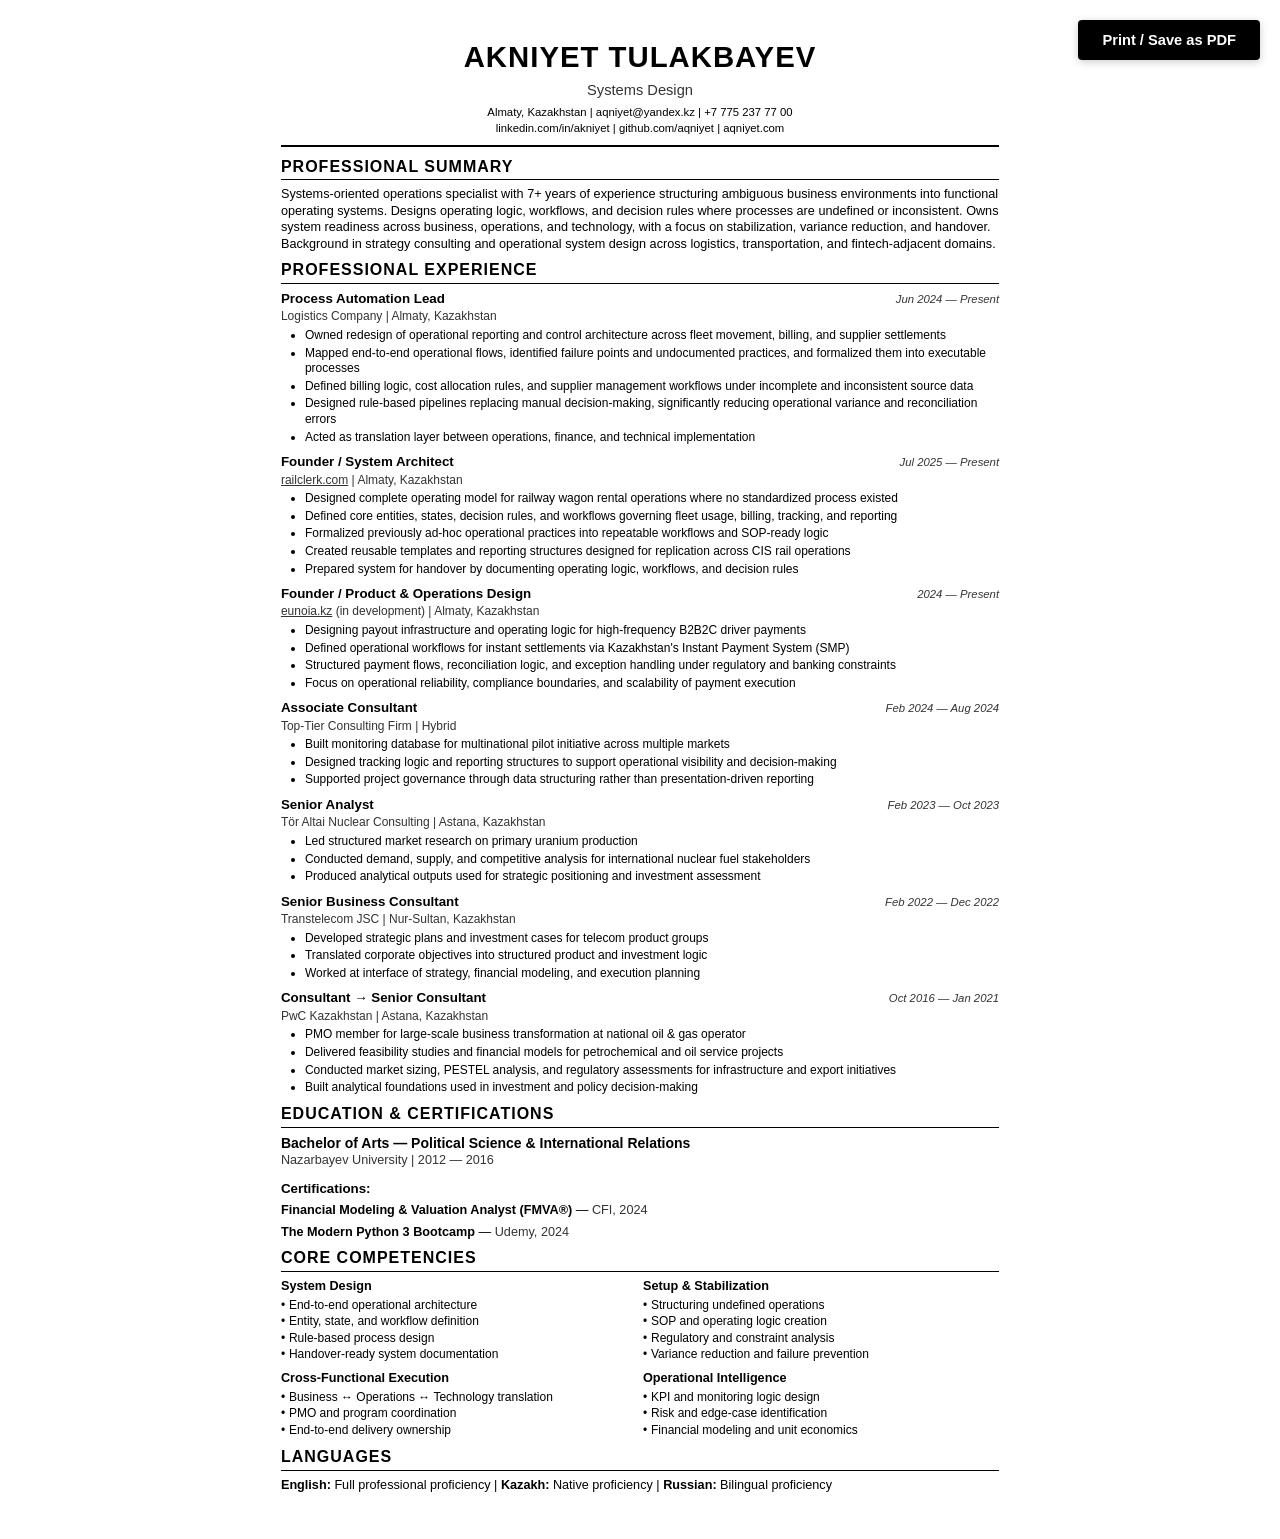
==== commit f2e6f59a: "Fix print layout gap, simplify title to Systems Design" ====
--- a/resume.html
+++ b/resume.html
@@ -61,7 +61,6 @@
         /* Section */
         .section {
             margin-bottom: 8px;
-            page-break-inside: avoid;
         }
 
         .section p {
@@ -85,7 +84,6 @@
         /* Experience */
         .experience-item {
             margin-bottom: 8px;
-            page-break-inside: avoid;
         }
 
         .experience-header {
@@ -247,7 +245,7 @@
     <!-- Header -->
     <div class="header">
         <h1>AKNIYET TULAKBAYEV</h1>
-        <div class="title">Systems Design · Setup & Handover</div>
+        <div class="title">Systems Design</div>
         <div class="contact">
             Almaty, Kazakhstan | 
             <a href="mailto:aqniyet@yandex.kz">aqniyet@yandex.kz</a> | 
